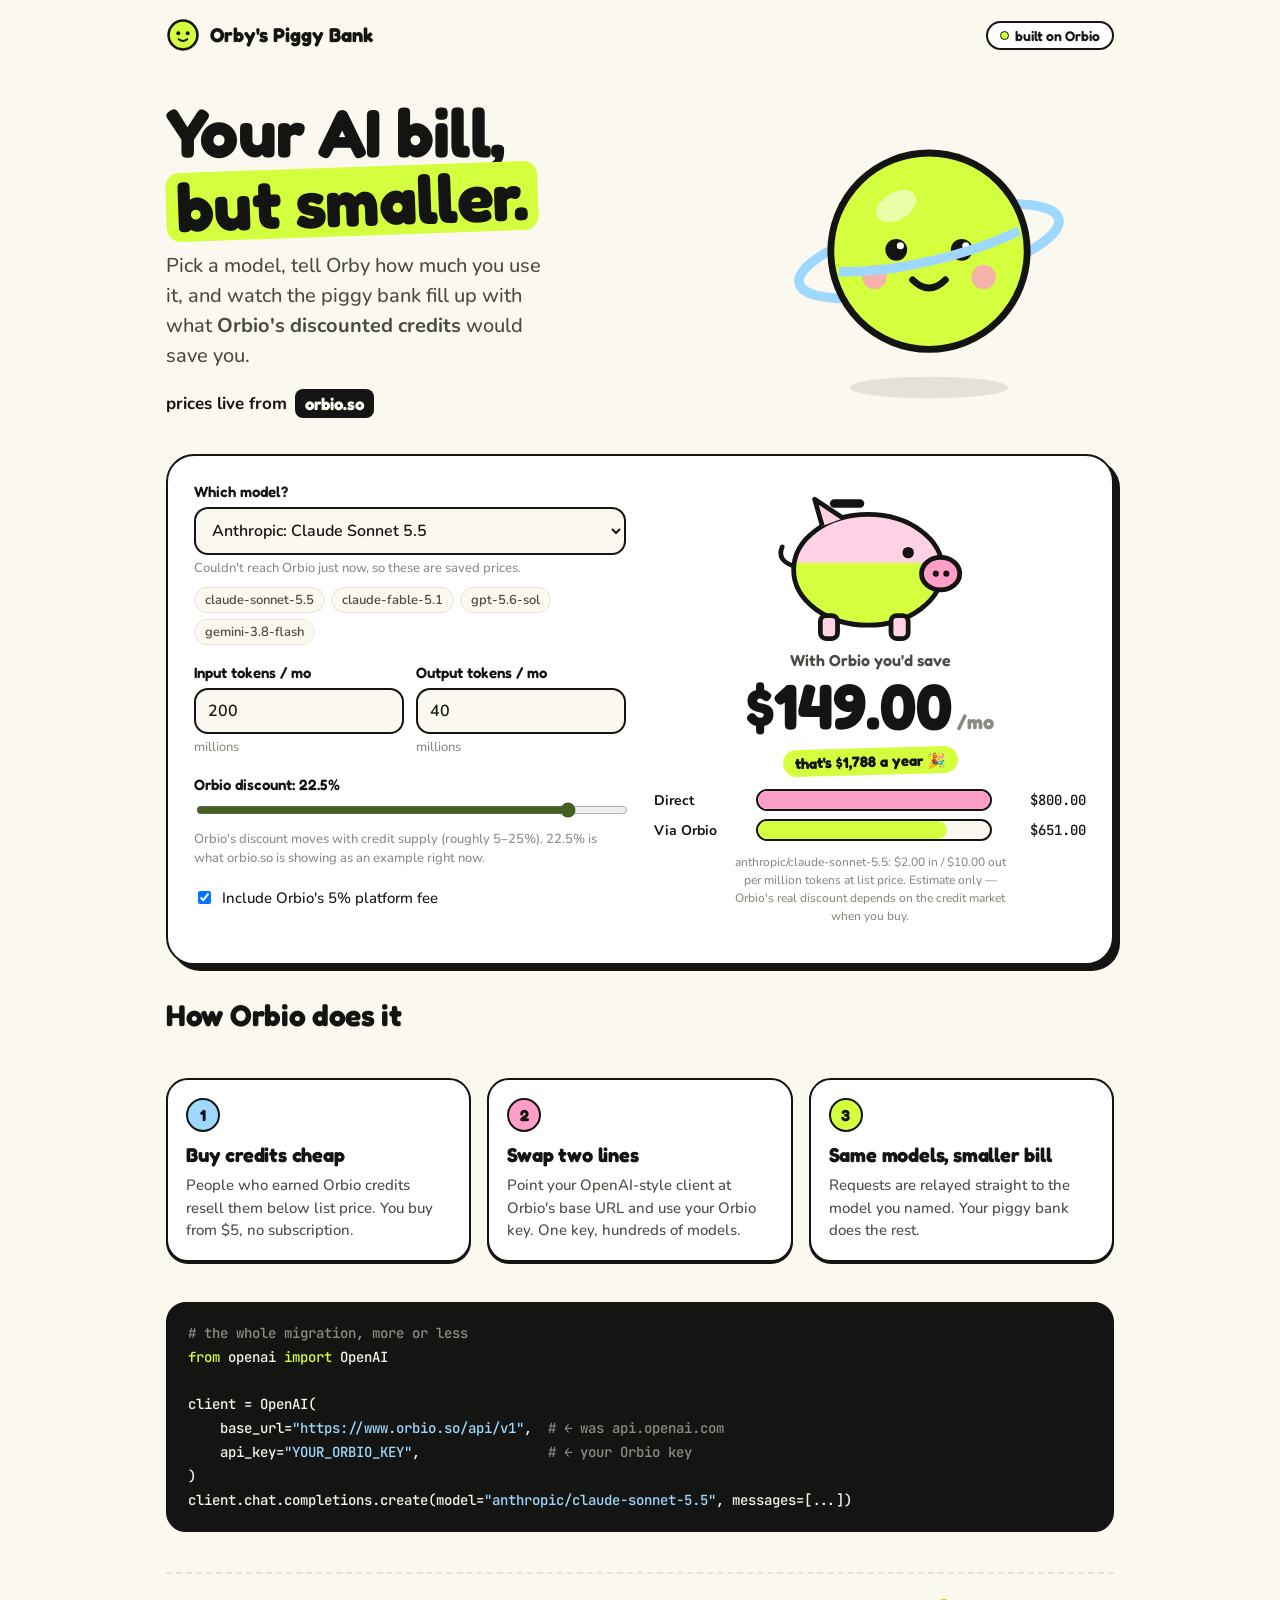
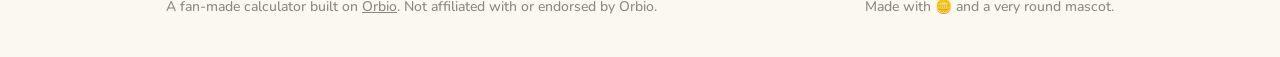
==== index.html @ bf7de65d "Add draft Orbio savings calculator page Static page that pulls live list prices from Orbio's public " ====
<!doctype html>
<html lang="en">
<head>
<meta charset="utf-8">
<meta name="viewport" content="width=device-width, initial-scale=1">
<title>Orby's Piggy Bank</title>
<meta name="description" content="See how much you'd save on your AI bill by routing it through Orbio's discounted credits. Live model prices, one slider, zero signup.">
<link rel="preconnect" href="https://fonts.googleapis.com">
<link rel="preconnect" href="https://fonts.gstatic.com" crossorigin>
<link href="https://fonts.googleapis.com/css2?family=Fredoka:wght@500;600;700&family=JetBrains+Mono:wght@500&family=Nunito:wght@500;700&display=swap" rel="stylesheet">
<style>
  :root {
    --bg: #fbf8ef;
    --card: #ffffff;
    --ink: #141413;
    --ink-2: #4a4a45;
    --ink-3: #8a8a82;
    --line: #e9e4d3;
    --neon: #d4ff3f;
    --neon-deep: #436021;
    --pink: #ff9ec7;
    --sky: #9fd8ff;
    --shadow: 0 2px 0 var(--ink);
  }
  @media (prefers-color-scheme: dark) {
    :root:not([data-theme="light"]) {
      --bg: #141413; --card: #1f1f1d; --ink: #f6f3e8; --ink-2: #c9c6ba; --ink-3: #8d8b82;
      --line: #34332f; --neon-deep: #d4ff3f;
    }
  }
  :root[data-theme="dark"] {
    --bg: #141413; --card: #1f1f1d; --ink: #f6f3e8; --ink-2: #c9c6ba; --ink-3: #8d8b82;
    --line: #34332f; --neon-deep: #d4ff3f;
  }
  * { box-sizing: border-box; }
  html, body { margin: 0; }
  body {
    background: var(--bg);
    color: var(--ink);
    font: 500 17px/1.5 Nunito, system-ui, sans-serif;
    overflow-x: hidden;
  }
  .wrap { max-width: 980px; margin: 0 auto; padding: 0 16px; }
  h1, h2, h3, .display { font-family: Fredoka, Nunito, sans-serif; letter-spacing: -0.01em; }
  a { color: inherit; }

  /* top bar */
  .bar { display: flex; align-items: center; justify-content: space-between; padding: 18px 0; }
  .brand { display: flex; align-items: center; gap: 10px; font: 700 20px Fredoka, sans-serif; text-decoration: none; }
  .brand svg { width: 34px; height: 34px; }
  .pill {
    display: inline-flex; align-items: center; gap: 6px;
    border: 2px solid var(--ink); border-radius: 999px; padding: 4px 12px;
    font: 600 14px Fredoka, sans-serif; text-decoration: none; background: var(--card);
  }
  .pill .dot { width: 9px; height: 9px; border-radius: 50%; background: var(--neon); border: 1.5px solid #141413; }

  /* hero */
  .hero { display: grid; grid-template-columns: 1.2fr 0.8fr; gap: 24px; align-items: center; padding: 28px 0 8px; }
  .hero h1 { font-size: clamp(38px, 7vw, 68px); line-height: 1.02; margin: 0 0 14px; }
  .hero h1 .hl { background: var(--neon); color: #141413; padding: 0 10px; border-radius: 14px; display: inline-block; transform: rotate(-2deg); }
  .hero p.lede { font-size: 20px; color: var(--ink-2); margin: 0 0 18px; max-width: 32ch; }
  .powered { display: inline-flex; align-items: center; gap: 8px; font-weight: 700; }
  .powered b { background: var(--ink); color: var(--bg); padding: 2px 10px; border-radius: 8px; font-family: Fredoka, sans-serif; }
  .mascot { display: flex; justify-content: center; }
  .mascot svg { width: min(300px, 70vw); height: auto; overflow: visible; }
  .bob { animation: bob 3.2s ease-in-out infinite; transform-origin: center; }
  @keyframes bob { 50% { transform: translateY(-10px); } }
  .blink { animation: blink 4.5s infinite; transform-origin: center 112px; transform-box: fill-box; }
  @keyframes blink { 0%, 94%, 100% { transform: scaleY(1); } 97% { transform: scaleY(0.1); } }

  /* calculator */
  .calc {
    margin: 28px 0; background: var(--card); border: 2.5px solid var(--ink); border-radius: 28px;
    box-shadow: 6px 6px 0 var(--ink); padding: 26px; display: grid; grid-template-columns: 1fr 1fr; gap: 28px;
  }
  label.lbl { display: block; font: 600 15px Fredoka, sans-serif; margin: 0 0 6px; }
  .field { margin-bottom: 18px; }
  select, input[type="number"] {
    width: 100%; font: 600 16px Nunito, sans-serif; color: var(--ink); background: var(--bg);
    border: 2px solid var(--ink); border-radius: 14px; padding: 10px 12px;
  }
  .row2 { display: grid; grid-template-columns: 1fr 1fr; gap: 12px; }
  input[type="range"] { width: 100%; accent-color: var(--neon-deep); }
  .hint { font-size: 13px; color: var(--ink-3); margin-top: 4px; }
  .chips { display: flex; flex-wrap: wrap; gap: 6px; margin-top: 8px; }
  .chip { border: 1.5px solid var(--line); background: var(--bg); color: var(--ink-2); border-radius: 999px; padding: 3px 10px; font: 600 13px Nunito, sans-serif; cursor: pointer; }
  .chip:hover { border-color: var(--ink); color: var(--ink); }

  .result { display: flex; flex-direction: column; align-items: center; text-align: center; }
  .piggy { width: 210px; height: auto; }
  .save-label { font: 600 16px Fredoka, sans-serif; color: var(--ink-2); margin-top: 6px; }
  .save-big { font: 700 clamp(44px, 8vw, 64px)/1 Fredoka, sans-serif; margin: 4px 0 2px; }
  .save-big .per { font-size: 20px; color: var(--ink-3); }
  .yr { display: inline-block; background: var(--neon); color: #141413; font: 700 15px Fredoka, sans-serif; padding: 4px 12px; border-radius: 999px; margin: 8px 0 14px; transform: rotate(-1.5deg); }
  .compare { width: 100%; display: grid; gap: 8px; }
  .cmp { display: grid; grid-template-columns: 92px 1fr auto; align-items: center; gap: 10px; font-size: 14px; }
  .cmp .track { height: 22px; border-radius: 999px; background: var(--bg); border: 2px solid var(--ink); overflow: hidden; }
  .cmp .fill { height: 100%; border-radius: 999px; transition: width .5s cubic-bezier(.3,1.4,.5,1); }
  .cmp .fill.direct { background: var(--pink); }
  .cmp .fill.orbio { background: var(--neon); }
  .cmp .amt { font: 500 14px "JetBrains Mono", monospace; min-width: 84px; text-align: right; }
  .cmp .who { text-align: left; font-weight: 700; }
  .fine { font-size: 12px; color: var(--ink-3); margin-top: 12px; max-width: 40ch; }

  .coin { position: fixed; pointer-events: none; font-size: 26px; z-index: 50; animation: drop 900ms ease-in forwards; }
  @keyframes drop { from { transform: translateY(-40px) rotate(0); opacity: 1; } to { transform: translateY(120px) rotate(200deg); opacity: 0; } }

  /* how it works */
  .how { display: grid; grid-template-columns: repeat(3, 1fr); gap: 16px; margin: 40px 0; }
  .step { background: var(--card); border: 2px solid var(--ink); border-radius: 22px; padding: 18px; box-shadow: var(--shadow); }
  .step .n { width: 34px; height: 34px; border-radius: 50%; background: var(--sky); color: #141413; border: 2px solid var(--ink); display: grid; place-items: center; font: 700 16px Fredoka, sans-serif; margin-bottom: 8px; }
  .step:nth-child(2) .n { background: var(--pink); }
  .step:nth-child(3) .n { background: var(--neon); }
  .step h3 { margin: 0 0 4px; font-size: 20px; }
  .step p { margin: 0; color: var(--ink-2); font-size: 15px; }

  .code {
    background: #141413; color: #f6f3e8; border-radius: 20px; padding: 18px 20px; overflow-x: auto;
    font: 500 14px/1.7 "JetBrains Mono", monospace; border: 2px solid var(--ink); margin: 0 0 40px;
  }
  .code .c { color: #8d8b82; }
  .code .k { color: #d4ff3f; }
  .code .s { color: #9fd8ff; }
  h2.sec { font-size: 30px; margin: 0 0 12px; }

  footer { border-top: 2px dashed var(--line); padding: 22px 0 40px; color: var(--ink-3); font-size: 14px; display: flex; justify-content: space-between; gap: 12px; flex-wrap: wrap; }

  @media (max-width: 760px) {
    .hero { grid-template-columns: 1fr; text-align: center; }
    .hero p.lede { margin-left: auto; margin-right: auto; }
    .mascot { order: -1; }
    .mascot svg { width: 180px; }
    .calc { grid-template-columns: 1fr; padding: 18px; }
    .how { grid-template-columns: 1fr; }
    .cmp { grid-template-columns: 70px 1fr auto; }
    .cmp .amt { min-width: 70px; }
  }
  @media (prefers-reduced-motion: reduce) { .bob, .blink, .coin { animation: none; } }
</style>
</head>
<body>
<div class="wrap">
  <header class="bar">
    <a class="brand" href="#">
      <svg viewBox="0 0 40 40" aria-hidden="true"><circle cx="20" cy="20" r="17" fill="#d4ff3f" stroke="currentColor" stroke-width="3"/><circle cx="14.5" cy="18" r="2.3" fill="#141413"/><circle cx="25.5" cy="18" r="2.3" fill="#141413"/><path d="M15 25q5 4 10 0" stroke="#141413" stroke-width="2.4" fill="none" stroke-linecap="round"/></svg>
      Orby's Piggy Bank
    </a>
    <a class="pill" href="https://www.orbio.so" target="_blank" rel="noopener"><span class="dot"></span>built on Orbio</a>
  </header>

  <section class="hero">
    <div>
      <h1>Your AI bill,<br><span class="hl">but smaller.</span></h1>
      <p class="lede">Pick a model, tell Orby how much you use it, and watch the piggy bank fill up with what <strong>Orbio's discounted credits</strong> would save you.</p>
      <span class="powered">prices live from <b>orbio.so</b></span>
    </div>
    <div class="mascot" aria-hidden="true">
      <svg viewBox="0 0 220 220">
        <ellipse cx="110" cy="205" rx="58" ry="8" fill="currentColor" opacity=".1"/>
        <g class="bob">
          <ellipse cx="110" cy="105" rx="98" ry="26" fill="none" stroke="#9fd8ff" stroke-width="7" transform="rotate(-14 110 105)"/>
          <circle cx="110" cy="105" r="72" fill="#d4ff3f" stroke="#141413" stroke-width="5"/>
          <ellipse cx="86" cy="72" rx="16" ry="10" fill="#fff" opacity=".55" transform="rotate(-30 86 72)"/>
          <g class="blink"><circle cx="86" cy="104" r="8" fill="#141413"/><circle cx="134" cy="104" r="8" fill="#141413"/>
          <circle cx="89" cy="101" r="2.6" fill="#fff"/><circle cx="137" cy="101" r="2.6" fill="#fff"/></g>
          <circle cx="70" cy="124" r="9" fill="#ff9ec7" opacity=".8"/><circle cx="150" cy="124" r="9" fill="#ff9ec7" opacity=".8"/>
          <path d="M98 126q12 12 24 0" stroke="#141413" stroke-width="5" fill="none" stroke-linecap="round"/>
          <path d="M44 120 A98 26 -14 0 0 176 90" fill="none" stroke="#9fd8ff" stroke-width="7" transform="rotate(0)"/>
        </g>
      </svg>
    </div>
  </section>

  <section class="calc" aria-label="Savings calculator">
    <div>
      <div class="field">
        <label class="lbl" for="model">Which model?</label>
        <select id="model"></select>
        <div class="hint" id="modelHint">Loading Orbio's model list…</div>
        <div class="chips" id="chips"></div>
      </div>
      <div class="row2">
        <div class="field">
          <label class="lbl" for="inTok">Input tokens / mo</label>
          <input id="inTok" type="number" min="0" step="1" value="200">
          <div class="hint">millions</div>
        </div>
        <div class="field">
          <label class="lbl" for="outTok">Output tokens / mo</label>
          <input id="outTok" type="number" min="0" step="1" value="40">
          <div class="hint">millions</div>
        </div>
      </div>
      <div class="field">
        <label class="lbl" for="disc">Orbio discount: <span id="discVal">22.5%</span></label>
        <input id="disc" type="range" min="5" max="25" step="0.5" value="22.5">
        <div class="hint">Orbio's discount moves with credit supply (roughly 5–25%). 22.5% is what orbio.so is showing as an example right now.</div>
      </div>
      <label style="display:flex;gap:8px;align-items:center;font-size:15px;cursor:pointer">
        <input id="fee" type="checkbox" checked> Include Orbio's 5% platform fee
      </label>
    </div>

    <div class="result" aria-live="polite">
      <svg class="piggy" viewBox="0 0 220 170" aria-hidden="true">
        <defs><clipPath id="pigBody"><ellipse cx="108" cy="92" rx="78" ry="58"/></clipPath></defs>
        <rect x="68" y="18" width="36" height="9" rx="4.5" fill="#141413"/>
        <ellipse cx="108" cy="92" rx="78" ry="58" fill="#ffd1e4"/>
        <g clip-path="url(#pigBody)">
          <rect id="pigFill" x="20" y="150" width="180" height="120" fill="#d4ff3f"/>
          <g id="pigCoins" fill="#141413" opacity=".18"></g>
        </g>
        <ellipse cx="108" cy="92" rx="78" ry="58" fill="none" stroke="#141413" stroke-width="5"/>
        <path d="M60 46 L52 18 L82 38" fill="#ffd1e4" stroke="#141413" stroke-width="5" stroke-linejoin="round"/>
        <ellipse cx="184" cy="96" rx="20" ry="17" fill="#ff9ec7" stroke="#141413" stroke-width="5"/>
        <circle cx="179" cy="96" r="3.2" fill="#141413"/><circle cx="190" cy="96" r="3.2" fill="#141413"/>
        <circle cx="150" cy="74" r="6" fill="#141413"/>
        <rect x="58" y="140" width="18" height="24" rx="6" fill="#ffd1e4" stroke="#141413" stroke-width="5"/>
        <rect x="132" y="140" width="18" height="24" rx="6" fill="#ffd1e4" stroke="#141413" stroke-width="5"/>
        <path d="M30 88 q-18 -6 -12 -20" fill="none" stroke="#141413" stroke-width="5" stroke-linecap="round"/>
      </svg>
      <div class="save-label">With Orbio you'd save</div>
      <div class="save-big"><span id="saveMo">$0</span><span class="per"> /mo</span></div>
      <div class="yr" id="saveYr">that's $0 a year 🎉</div>
      <div class="compare">
        <div class="cmp"><span class="who">Direct</span><div class="track"><div class="fill direct" id="barDirect" style="width:100%"></div></div><span class="amt" id="amtDirect">$0</span></div>
        <div class="cmp"><span class="who">Via Orbio</span><div class="track"><div class="fill orbio" id="barOrbio" style="width:80%"></div></div><span class="amt" id="amtOrbio">$0</span></div>
      </div>
      <p class="fine" id="fine">List prices come from Orbio's public model catalogue. This is an estimate; actual discounts depend on the market when you buy credits.</p>
    </div>
  </section>

  <h2 class="sec">How Orbio does it</h2>
  <div class="how">
    <div class="step"><div class="n">1</div><h3>Buy credits cheap</h3><p>People who earned Orbio credits resell them below list price. You buy from $5, no subscription.</p></div>
    <div class="step"><div class="n">2</div><h3>Swap two lines</h3><p>Point your OpenAI‑style client at Orbio's base URL and use your Orbio key. One key, hundreds of models.</p></div>
    <div class="step"><div class="n">3</div><h3>Same models, smaller bill</h3><p>Requests are relayed straight to the model you named. Your piggy bank does the rest.</p></div>
  </div>

  <pre class="code"><span class="c"># the whole migration, more or less</span>
<span class="k">from</span> openai <span class="k">import</span> OpenAI

client = OpenAI(
    base_url=<span class="s">"https://www.orbio.so/api/v1"</span>,  <span class="c"># ← was api.openai.com</span>
    api_key=<span class="s">"YOUR_ORBIO_KEY"</span>,                <span class="c"># ← your Orbio key</span>
)
client.chat.completions.create(model=<span class="s" id="codeModel">"anthropic/claude-sonnet-5.5"</span>, messages=[...])</pre>

  <footer>
    <span>A fan‑made calculator built on <a href="https://www.orbio.so" target="_blank" rel="noopener">Orbio</a>. Not affiliated with or endorsed by Orbio.</span>
    <span>Made with 🪙 and a very round mascot.</span>
  </footer>
</div>

<script>
(() => {
  const CATALOGUE = "https://www.orbio.so/api/v1/models";
  // Used only if the live catalogue can't be reached. USD per token.
  const FALLBACK = [
    { id: "anthropic/claude-fable-5.1", name: "Anthropic: Claude Fable 5.1", in: 0.00001, out: 0.00005 },
    { id: "anthropic/claude-opus-5.5", name: "Anthropic: Claude Opus 5.5", in: 0.000004, out: 0.00002 },
    { id: "anthropic/claude-sonnet-5.5", name: "Anthropic: Claude Sonnet 5.5", in: 0.000002, out: 0.00001 },
    { id: "openai/gpt-5.6-sol", name: "OpenAI: GPT-5.6 Sol", in: 0.000002, out: 0.00001 },
    { id: "openai/gpt-5.6-terra", name: "OpenAI: GPT-5.6 Terra", in: 0.000002, out: 0.000012 },
    { id: "google/gemini-3.8-flash", name: "Google: Gemini 3.8 Flash", in: 0.00000075, out: 0.00000375 },
  ];
  const FAVES = ["anthropic/claude-sonnet-5.5", "anthropic/claude-fable-5.1", "openai/gpt-5.6-sol", "google/gemini-3.8-flash"];
  const DEFAULT = "anthropic/claude-sonnet-5.5";

  const $ = (id) => document.getElementById(id);
  const sel = $("model"), inTok = $("inTok"), outTok = $("outTok"), disc = $("disc"), fee = $("fee");
  let models = [];
  let lastSave = 0;

  const money = (n) => n >= 1000
    ? "$" + Math.round(n).toLocaleString("en-US")
    : "$" + n.toLocaleString("en-US", { minimumFractionDigits: 2, maximumFractionDigits: 2 });

  function setModels(list, live) {
    models = list.sort((a, b) => a.name.localeCompare(b.name));
    sel.innerHTML = models.map(m =>
      `<option value="${m.id}">${m.name.replace(/</g, "&lt;")}</option>`).join("");
    sel.value = models.some(m => m.id === DEFAULT) ? DEFAULT : models[0].id;
    $("modelHint").textContent = live
      ? `${models.length} chat models, live from Orbio's catalogue.`
      : "Couldn't reach Orbio just now, so these are saved prices.";
    $("chips").innerHTML = FAVES.filter(id => models.some(m => m.id === id)).map(id =>
      `<button class="chip" data-id="${id}">${id.split("/")[1]}</button>`).join("");
    update();
  }

  async function load() {
    try {
      const res = await fetch(CATALOGUE);
      if (!res.ok) throw new Error(res.status);
      const { data } = await res.json();
      const list = data
        .filter(m => !m.id.includes(":") && !m.id.startsWith("~")
          && (m.architecture?.output_modalities || []).includes("text"))
        .map(m => ({ id: m.id, name: m.name || m.id, in: +m.pricing?.prompt || 0, out: +m.pricing?.completion || 0 }))
        .filter(m => m.in > 0 || m.out > 0);
      if (!list.length) throw new Error("empty");
      setModels(list, true);
    } catch {
      setModels(FALLBACK.slice(), false);
    }
  }

  function dropCoins(n) {
    if (matchMedia("(prefers-reduced-motion: reduce)").matches) return;
    const r = document.querySelector(".piggy").getBoundingClientRect();
    for (let i = 0; i < n; i++) {
      const c = document.createElement("span");
      c.className = "coin"; c.textContent = "🪙";
      c.style.left = (r.left + r.width * 0.3 + Math.random() * r.width * 0.15) + "px";
      c.style.top = (r.top - 10) + "px";
      c.style.animationDelay = (i * 90) + "ms";
      document.body.appendChild(c);
      setTimeout(() => c.remove(), 1200 + i * 90);
    }
  }

  function update() {
    const m = models.find(x => x.id === sel.value);
    if (!m) return;
    const d = +disc.value / 100;
    $("discVal").textContent = (+disc.value).toFixed(1).replace(/\.0$/, "") + "%";
    const direct = (Math.max(0, +inTok.value) * m.in + Math.max(0, +outTok.value) * m.out) * 1e6;
    const orbio = direct * (1 - d) * (fee.checked ? 1.05 : 1);
    const save = Math.max(0, direct - orbio);

    $("saveMo").textContent = money(save);
    $("saveYr").textContent = save > 0 ? `that's ${money(save * 12)} a year 🎉` : "add some tokens to start saving";
    $("amtDirect").textContent = money(direct);
    $("amtOrbio").textContent = money(orbio);
    $("barOrbio").style.width = direct ? (orbio / direct * 100) + "%" : "0%";
    $("barDirect").style.width = direct ? "100%" : "0%";
    $("codeModel").textContent = `"${m.id}"`;
    $("fine").textContent =
      `${m.id}: $${(m.in * 1e6).toFixed(2)} in / $${(m.out * 1e6).toFixed(2)} out per million tokens at list price. ` +
      `Estimate only — Orbio's real discount depends on the credit market when you buy.`;

    // Fill the piggy: the bigger the yearly saving, the fuller (log scale, $10 → $100k).
    const yr = save * 12;
    const pct = yr <= 0 ? 0 : Math.min(1, Math.max(0.08, Math.log10(yr / 10) / 4));
    $("pigFill").setAttribute("y", 150 - pct * 116);
    $("pigFill").style.transition = "y .6s cubic-bezier(.3,1.4,.5,1)";
    if (save > lastSave + 0.5) dropCoins(Math.min(5, 1 + Math.floor(Math.log10(save - lastSave + 1))));
    lastSave = save;
  }

  [sel, inTok, outTok, disc, fee].forEach(el => el.addEventListener("input", update));
  $("chips").addEventListener("click", e => {
    const id = e.target.dataset?.id;
    if (id) { sel.value = id; update(); }
  });
  load();
})();
</script>
</body>
</html>
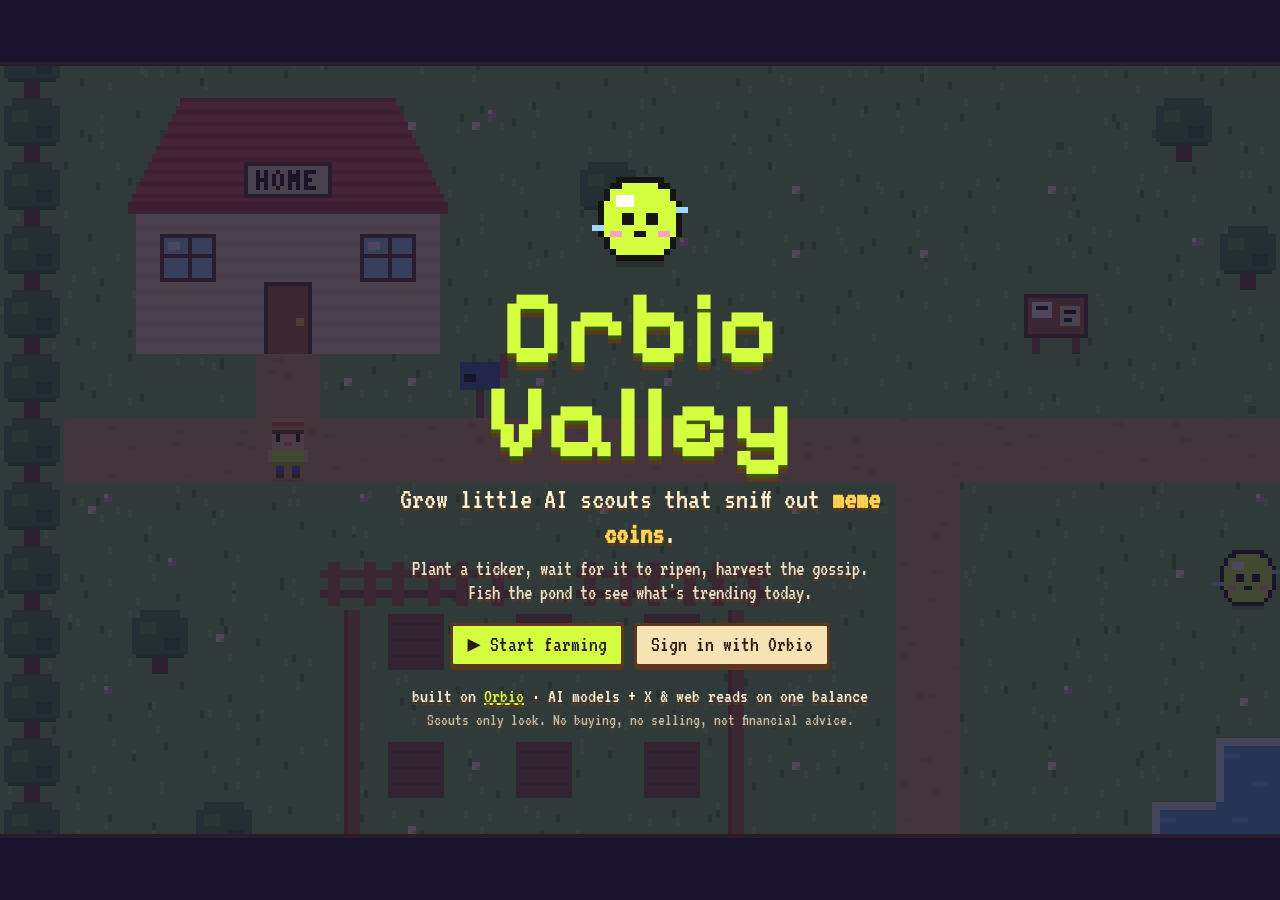
==== commit 4ebcb229: "Build Orbio Valley, a pixel farming game with meme coin scouts Crops are AI scouts that read X posts" ====
--- a/index.html
+++ b/index.html
@@ -2,361 +2,54 @@
 <html lang="en">
 <head>
 <meta charset="utf-8">
-<meta name="viewport" content="width=device-width, initial-scale=1">
-<title>Orby's Piggy Bank</title>
-<meta name="description" content="See how much you'd save on your AI bill by routing it through Orbio's discounted credits. Live model prices, one slider, zero signup.">
+<meta name="viewport" content="width=device-width, initial-scale=1, viewport-fit=cover">
+<title>Orbio Valley</title>
+<meta name="description" content="A cozy pixel farm where you grow AI scouts that sniff out meme coins. Built on Orbio.">
 <link rel="preconnect" href="https://fonts.googleapis.com">
 <link rel="preconnect" href="https://fonts.gstatic.com" crossorigin>
-<link href="https://fonts.googleapis.com/css2?family=Fredoka:wght@500;600;700&family=JetBrains+Mono:wght@500&family=Nunito:wght@500;700&display=swap" rel="stylesheet">
-<style>
-  :root {
-    --bg: #fbf8ef;
-    --card: #ffffff;
-    --ink: #141413;
-    --ink-2: #4a4a45;
-    --ink-3: #8a8a82;
-    --line: #e9e4d3;
-    --neon: #d4ff3f;
-    --neon-deep: #436021;
-    --pink: #ff9ec7;
-    --sky: #9fd8ff;
-    --shadow: 0 2px 0 var(--ink);
-  }
-  @media (prefers-color-scheme: dark) {
-    :root:not([data-theme="light"]) {
-      --bg: #141413; --card: #1f1f1d; --ink: #f6f3e8; --ink-2: #c9c6ba; --ink-3: #8d8b82;
-      --line: #34332f; --neon-deep: #d4ff3f;
-    }
-  }
-  :root[data-theme="dark"] {
-    --bg: #141413; --card: #1f1f1d; --ink: #f6f3e8; --ink-2: #c9c6ba; --ink-3: #8d8b82;
-    --line: #34332f; --neon-deep: #d4ff3f;
-  }
-  * { box-sizing: border-box; }
-  html, body { margin: 0; }
-  body {
-    background: var(--bg);
-    color: var(--ink);
-    font: 500 17px/1.5 Nunito, system-ui, sans-serif;
-    overflow-x: hidden;
-  }
-  .wrap { max-width: 980px; margin: 0 auto; padding: 0 16px; }
-  h1, h2, h3, .display { font-family: Fredoka, Nunito, sans-serif; letter-spacing: -0.01em; }
-  a { color: inherit; }
-
-  /* top bar */
-  .bar { display: flex; align-items: center; justify-content: space-between; padding: 18px 0; }
-  .brand { display: flex; align-items: center; gap: 10px; font: 700 20px Fredoka, sans-serif; text-decoration: none; }
-  .brand svg { width: 34px; height: 34px; }
-  .pill {
-    display: inline-flex; align-items: center; gap: 6px;
-    border: 2px solid var(--ink); border-radius: 999px; padding: 4px 12px;
-    font: 600 14px Fredoka, sans-serif; text-decoration: none; background: var(--card);
-  }
-  .pill .dot { width: 9px; height: 9px; border-radius: 50%; background: var(--neon); border: 1.5px solid #141413; }
-
-  /* hero */
-  .hero { display: grid; grid-template-columns: 1.2fr 0.8fr; gap: 24px; align-items: center; padding: 28px 0 8px; }
-  .hero h1 { font-size: clamp(38px, 7vw, 68px); line-height: 1.02; margin: 0 0 14px; }
-  .hero h1 .hl { background: var(--neon); color: #141413; padding: 0 10px; border-radius: 14px; display: inline-block; transform: rotate(-2deg); }
-  .hero p.lede { font-size: 20px; color: var(--ink-2); margin: 0 0 18px; max-width: 32ch; }
-  .powered { display: inline-flex; align-items: center; gap: 8px; font-weight: 700; }
-  .powered b { background: var(--ink); color: var(--bg); padding: 2px 10px; border-radius: 8px; font-family: Fredoka, sans-serif; }
-  .mascot { display: flex; justify-content: center; }
-  .mascot svg { width: min(300px, 70vw); height: auto; overflow: visible; }
-  .bob { animation: bob 3.2s ease-in-out infinite; transform-origin: center; }
-  @keyframes bob { 50% { transform: translateY(-10px); } }
-  .blink { animation: blink 4.5s infinite; transform-origin: center 112px; transform-box: fill-box; }
-  @keyframes blink { 0%, 94%, 100% { transform: scaleY(1); } 97% { transform: scaleY(0.1); } }
-
-  /* calculator */
-  .calc {
-    margin: 28px 0; background: var(--card); border: 2.5px solid var(--ink); border-radius: 28px;
-    box-shadow: 6px 6px 0 var(--ink); padding: 26px; display: grid; grid-template-columns: 1fr 1fr; gap: 28px;
-  }
-  label.lbl { display: block; font: 600 15px Fredoka, sans-serif; margin: 0 0 6px; }
-  .field { margin-bottom: 18px; }
-  select, input[type="number"] {
-    width: 100%; font: 600 16px Nunito, sans-serif; color: var(--ink); background: var(--bg);
-    border: 2px solid var(--ink); border-radius: 14px; padding: 10px 12px;
-  }
-  .row2 { display: grid; grid-template-columns: 1fr 1fr; gap: 12px; }
-  input[type="range"] { width: 100%; accent-color: var(--neon-deep); }
-  .hint { font-size: 13px; color: var(--ink-3); margin-top: 4px; }
-  .chips { display: flex; flex-wrap: wrap; gap: 6px; margin-top: 8px; }
-  .chip { border: 1.5px solid var(--line); background: var(--bg); color: var(--ink-2); border-radius: 999px; padding: 3px 10px; font: 600 13px Nunito, sans-serif; cursor: pointer; }
-  .chip:hover { border-color: var(--ink); color: var(--ink); }
-
-  .result { display: flex; flex-direction: column; align-items: center; text-align: center; }
-  .piggy { width: 210px; height: auto; }
-  .save-label { font: 600 16px Fredoka, sans-serif; color: var(--ink-2); margin-top: 6px; }
-  .save-big { font: 700 clamp(44px, 8vw, 64px)/1 Fredoka, sans-serif; margin: 4px 0 2px; }
-  .save-big .per { font-size: 20px; color: var(--ink-3); }
-  .yr { display: inline-block; background: var(--neon); color: #141413; font: 700 15px Fredoka, sans-serif; padding: 4px 12px; border-radius: 999px; margin: 8px 0 14px; transform: rotate(-1.5deg); }
-  .compare { width: 100%; display: grid; gap: 8px; }
-  .cmp { display: grid; grid-template-columns: 92px 1fr auto; align-items: center; gap: 10px; font-size: 14px; }
-  .cmp .track { height: 22px; border-radius: 999px; background: var(--bg); border: 2px solid var(--ink); overflow: hidden; }
-  .cmp .fill { height: 100%; border-radius: 999px; transition: width .5s cubic-bezier(.3,1.4,.5,1); }
-  .cmp .fill.direct { background: var(--pink); }
-  .cmp .fill.orbio { background: var(--neon); }
-  .cmp .amt { font: 500 14px "JetBrains Mono", monospace; min-width: 84px; text-align: right; }
-  .cmp .who { text-align: left; font-weight: 700; }
-  .fine { font-size: 12px; color: var(--ink-3); margin-top: 12px; max-width: 40ch; }
-
-  .coin { position: fixed; pointer-events: none; font-size: 26px; z-index: 50; animation: drop 900ms ease-in forwards; }
-  @keyframes drop { from { transform: translateY(-40px) rotate(0); opacity: 1; } to { transform: translateY(120px) rotate(200deg); opacity: 0; } }
-
-  /* how it works */
-  .how { display: grid; grid-template-columns: repeat(3, 1fr); gap: 16px; margin: 40px 0; }
-  .step { background: var(--card); border: 2px solid var(--ink); border-radius: 22px; padding: 18px; box-shadow: var(--shadow); }
-  .step .n { width: 34px; height: 34px; border-radius: 50%; background: var(--sky); color: #141413; border: 2px solid var(--ink); display: grid; place-items: center; font: 700 16px Fredoka, sans-serif; margin-bottom: 8px; }
-  .step:nth-child(2) .n { background: var(--pink); }
-  .step:nth-child(3) .n { background: var(--neon); }
-  .step h3 { margin: 0 0 4px; font-size: 20px; }
-  .step p { margin: 0; color: var(--ink-2); font-size: 15px; }
-
-  .code {
-    background: #141413; color: #f6f3e8; border-radius: 20px; padding: 18px 20px; overflow-x: auto;
-    font: 500 14px/1.7 "JetBrains Mono", monospace; border: 2px solid var(--ink); margin: 0 0 40px;
-  }
-  .code .c { color: #8d8b82; }
-  .code .k { color: #d4ff3f; }
-  .code .s { color: #9fd8ff; }
-  h2.sec { font-size: 30px; margin: 0 0 12px; }
-
-  footer { border-top: 2px dashed var(--line); padding: 22px 0 40px; color: var(--ink-3); font-size: 14px; display: flex; justify-content: space-between; gap: 12px; flex-wrap: wrap; }
-
-  @media (max-width: 760px) {
-    .hero { grid-template-columns: 1fr; text-align: center; }
-    .hero p.lede { margin-left: auto; margin-right: auto; }
-    .mascot { order: -1; }
-    .mascot svg { width: 180px; }
-    .calc { grid-template-columns: 1fr; padding: 18px; }
-    .how { grid-template-columns: 1fr; }
-    .cmp { grid-template-columns: 70px 1fr auto; }
-    .cmp .amt { min-width: 70px; }
-  }
-  @media (prefers-reduced-motion: reduce) { .bob, .blink, .coin { animation: none; } }
-</style>
+<link href="https://fonts.googleapis.com/css2?family=Pixelify+Sans:wght@400;600;700&family=VT323&display=swap" rel="stylesheet">
+<link rel="stylesheet" href="style.css">
 </head>
 <body>
-<div class="wrap">
-  <header class="bar">
-    <a class="brand" href="#">
-      <svg viewBox="0 0 40 40" aria-hidden="true"><circle cx="20" cy="20" r="17" fill="#d4ff3f" stroke="currentColor" stroke-width="3"/><circle cx="14.5" cy="18" r="2.3" fill="#141413"/><circle cx="25.5" cy="18" r="2.3" fill="#141413"/><path d="M15 25q5 4 10 0" stroke="#141413" stroke-width="2.4" fill="none" stroke-linecap="round"/></svg>
-      Orby's Piggy Bank
-    </a>
-    <a class="pill" href="https://www.orbio.so" target="_blank" rel="noopener"><span class="dot"></span>built on Orbio</a>
-  </header>
+  <div id="stage">
+    <canvas id="game" width="320" height="192" aria-label="Orbio Valley game"></canvas>
 
-  <section class="hero">
-    <div>
-      <h1>Your AI bill,<br><span class="hl">but smaller.</span></h1>
-      <p class="lede">Pick a model, tell Orby how much you use it, and watch the piggy bank fill up with what <strong>Orbio's discounted credits</strong> would save you.</p>
-      <span class="powered">prices live from <b>orbio.so</b></span>
-    </div>
-    <div class="mascot" aria-hidden="true">
-      <svg viewBox="0 0 220 220">
-        <ellipse cx="110" cy="205" rx="58" ry="8" fill="currentColor" opacity=".1"/>
-        <g class="bob">
-          <ellipse cx="110" cy="105" rx="98" ry="26" fill="none" stroke="#9fd8ff" stroke-width="7" transform="rotate(-14 110 105)"/>
-          <circle cx="110" cy="105" r="72" fill="#d4ff3f" stroke="#141413" stroke-width="5"/>
-          <ellipse cx="86" cy="72" rx="16" ry="10" fill="#fff" opacity=".55" transform="rotate(-30 86 72)"/>
-          <g class="blink"><circle cx="86" cy="104" r="8" fill="#141413"/><circle cx="134" cy="104" r="8" fill="#141413"/>
-          <circle cx="89" cy="101" r="2.6" fill="#fff"/><circle cx="137" cy="101" r="2.6" fill="#fff"/></g>
-          <circle cx="70" cy="124" r="9" fill="#ff9ec7" opacity=".8"/><circle cx="150" cy="124" r="9" fill="#ff9ec7" opacity=".8"/>
-          <path d="M98 126q12 12 24 0" stroke="#141413" stroke-width="5" fill="none" stroke-linecap="round"/>
-          <path d="M44 120 A98 26 -14 0 0 176 90" fill="none" stroke="#9fd8ff" stroke-width="7" transform="rotate(0)"/>
-        </g>
-      </svg>
-    </div>
-  </section>
-
-  <section class="calc" aria-label="Savings calculator">
-    <div>
-      <div class="field">
-        <label class="lbl" for="model">Which model?</label>
-        <select id="model"></select>
-        <div class="hint" id="modelHint">Loading Orbio's model list…</div>
-        <div class="chips" id="chips"></div>
+    <div id="hud" hidden>
+      <div class="clock"><span id="day">Day 1</span><span id="time">6:00am</span></div>
+      <div class="purse" id="purse" title="Your Orbio balance">
+        <span class="orb"></span><span id="balance">Pretend mode</span>
       </div>
-      <div class="row2">
-        <div class="field">
-          <label class="lbl" for="inTok">Input tokens / mo</label>
-          <input id="inTok" type="number" min="0" step="1" value="200">
-          <div class="hint">millions</div>
-        </div>
-        <div class="field">
-          <label class="lbl" for="outTok">Output tokens / mo</label>
-          <input id="outTok" type="number" min="0" step="1" value="40">
-          <div class="hint">millions</div>
-        </div>
-      </div>
-      <div class="field">
-        <label class="lbl" for="disc">Orbio discount: <span id="discVal">22.5%</span></label>
-        <input id="disc" type="range" min="5" max="25" step="0.5" value="22.5">
-        <div class="hint">Orbio's discount moves with credit supply (roughly 5–25%). 22.5% is what orbio.so is showing as an example right now.</div>
-      </div>
-      <label style="display:flex;gap:8px;align-items:center;font-size:15px;cursor:pointer">
-        <input id="fee" type="checkbox" checked> Include Orbio's 5% platform fee
-      </label>
     </div>
 
-    <div class="result" aria-live="polite">
-      <svg class="piggy" viewBox="0 0 220 170" aria-hidden="true">
-        <defs><clipPath id="pigBody"><ellipse cx="108" cy="92" rx="78" ry="58"/></clipPath></defs>
-        <rect x="68" y="18" width="36" height="9" rx="4.5" fill="#141413"/>
-        <ellipse cx="108" cy="92" rx="78" ry="58" fill="#ffd1e4"/>
-        <g clip-path="url(#pigBody)">
-          <rect id="pigFill" x="20" y="150" width="180" height="120" fill="#d4ff3f"/>
-          <g id="pigCoins" fill="#141413" opacity=".18"></g>
-        </g>
-        <ellipse cx="108" cy="92" rx="78" ry="58" fill="none" stroke="#141413" stroke-width="5"/>
-        <path d="M60 46 L52 18 L82 38" fill="#ffd1e4" stroke="#141413" stroke-width="5" stroke-linejoin="round"/>
-        <ellipse cx="184" cy="96" rx="20" ry="17" fill="#ff9ec7" stroke="#141413" stroke-width="5"/>
-        <circle cx="179" cy="96" r="3.2" fill="#141413"/><circle cx="190" cy="96" r="3.2" fill="#141413"/>
-        <circle cx="150" cy="74" r="6" fill="#141413"/>
-        <rect x="58" y="140" width="18" height="24" rx="6" fill="#ffd1e4" stroke="#141413" stroke-width="5"/>
-        <rect x="132" y="140" width="18" height="24" rx="6" fill="#ffd1e4" stroke="#141413" stroke-width="5"/>
-        <path d="M30 88 q-18 -6 -12 -20" fill="none" stroke="#141413" stroke-width="5" stroke-linecap="round"/>
-      </svg>
-      <div class="save-label">With Orbio you'd save</div>
-      <div class="save-big"><span id="saveMo">$0</span><span class="per"> /mo</span></div>
-      <div class="yr" id="saveYr">that's $0 a year 🎉</div>
-      <div class="compare">
-        <div class="cmp"><span class="who">Direct</span><div class="track"><div class="fill direct" id="barDirect" style="width:100%"></div></div><span class="amt" id="amtDirect">$0</span></div>
-        <div class="cmp"><span class="who">Via Orbio</span><div class="track"><div class="fill orbio" id="barOrbio" style="width:80%"></div></div><span class="amt" id="amtOrbio">$0</span></div>
+    <div id="toast" role="status" aria-live="polite"></div>
+    <div id="dialog" class="panel" hidden role="dialog" aria-modal="true"></div>
+
+    <div id="pad" hidden>
+      <div class="dpad">
+        <button data-dir="up" aria-label="Up">▲</button>
+        <button data-dir="left" aria-label="Left">◀</button>
+        <button data-dir="right" aria-label="Right">▶</button>
+        <button data-dir="down" aria-label="Down">▼</button>
       </div>
-      <p class="fine" id="fine">List prices come from Orbio's public model catalogue. This is an estimate; actual discounts depend on the market when you buy credits.</p>
+      <button class="abtn" id="aBtn" aria-label="Use">A</button>
     </div>
-  </section>
 
-  <h2 class="sec">How Orbio does it</h2>
-  <div class="how">
-    <div class="step"><div class="n">1</div><h3>Buy credits cheap</h3><p>People who earned Orbio credits resell them below list price. You buy from $5, no subscription.</p></div>
-    <div class="step"><div class="n">2</div><h3>Swap two lines</h3><p>Point your OpenAI‑style client at Orbio's base URL and use your Orbio key. One key, hundreds of models.</p></div>
-    <div class="step"><div class="n">3</div><h3>Same models, smaller bill</h3><p>Requests are relayed straight to the model you named. Your piggy bank does the rest.</p></div>
+    <div id="title" class="screen">
+      <div class="title-card">
+        <canvas id="titleOrb" width="32" height="32" aria-hidden="true"></canvas>
+        <h1>Orbio<br>Valley</h1>
+        <p class="tag">Grow little AI scouts that sniff out <b>meme coins</b>.</p>
+        <p class="sub">Plant a ticker, wait for it to ripen, harvest the gossip.<br>Fish the pond to see what's trending today.</p>
+        <div class="title-actions">
+          <button class="btn primary" id="playBtn">▶ Start farming</button>
+          <button class="btn" id="titleSignIn">Sign in with Orbio</button>
+        </div>
+        <p class="built">built on <a href="https://www.orbio.so" target="_blank" rel="noopener">Orbio</a> · AI models + X &amp; web reads on one balance</p>
+        <p class="fine">Scouts only look. No buying, no selling, not financial advice.</p>
+      </div>
+    </div>
   </div>
 
-  <pre class="code"><span class="c"># the whole migration, more or less</span>
-<span class="k">from</span> openai <span class="k">import</span> OpenAI
-
-client = OpenAI(
-    base_url=<span class="s">"https://www.orbio.so/api/v1"</span>,  <span class="c"># ← was api.openai.com</span>
-    api_key=<span class="s">"YOUR_ORBIO_KEY"</span>,                <span class="c"># ← your Orbio key</span>
-)
-client.chat.completions.create(model=<span class="s" id="codeModel">"anthropic/claude-sonnet-5.5"</span>, messages=[...])</pre>
-
-  <footer>
-    <span>A fan‑made calculator built on <a href="https://www.orbio.so" target="_blank" rel="noopener">Orbio</a>. Not affiliated with or endorsed by Orbio.</span>
-    <span>Made with 🪙 and a very round mascot.</span>
-  </footer>
-</div>
-
-<script>
-(() => {
-  const CATALOGUE = "https://www.orbio.so/api/v1/models";
-  // Used only if the live catalogue can't be reached. USD per token.
-  const FALLBACK = [
-    { id: "anthropic/claude-fable-5.1", name: "Anthropic: Claude Fable 5.1", in: 0.00001, out: 0.00005 },
-    { id: "anthropic/claude-opus-5.5", name: "Anthropic: Claude Opus 5.5", in: 0.000004, out: 0.00002 },
-    { id: "anthropic/claude-sonnet-5.5", name: "Anthropic: Claude Sonnet 5.5", in: 0.000002, out: 0.00001 },
-    { id: "openai/gpt-5.6-sol", name: "OpenAI: GPT-5.6 Sol", in: 0.000002, out: 0.00001 },
-    { id: "openai/gpt-5.6-terra", name: "OpenAI: GPT-5.6 Terra", in: 0.000002, out: 0.000012 },
-    { id: "google/gemini-3.8-flash", name: "Google: Gemini 3.8 Flash", in: 0.00000075, out: 0.00000375 },
-  ];
-  const FAVES = ["anthropic/claude-sonnet-5.5", "anthropic/claude-fable-5.1", "openai/gpt-5.6-sol", "google/gemini-3.8-flash"];
-  const DEFAULT = "anthropic/claude-sonnet-5.5";
-
-  const $ = (id) => document.getElementById(id);
-  const sel = $("model"), inTok = $("inTok"), outTok = $("outTok"), disc = $("disc"), fee = $("fee");
-  let models = [];
-  let lastSave = 0;
-
-  const money = (n) => n >= 1000
-    ? "$" + Math.round(n).toLocaleString("en-US")
-    : "$" + n.toLocaleString("en-US", { minimumFractionDigits: 2, maximumFractionDigits: 2 });
-
-  function setModels(list, live) {
-    models = list.sort((a, b) => a.name.localeCompare(b.name));
-    sel.innerHTML = models.map(m =>
-      `<option value="${m.id}">${m.name.replace(/</g, "&lt;")}</option>`).join("");
-    sel.value = models.some(m => m.id === DEFAULT) ? DEFAULT : models[0].id;
-    $("modelHint").textContent = live
-      ? `${models.length} chat models, live from Orbio's catalogue.`
-      : "Couldn't reach Orbio just now, so these are saved prices.";
-    $("chips").innerHTML = FAVES.filter(id => models.some(m => m.id === id)).map(id =>
-      `<button class="chip" data-id="${id}">${id.split("/")[1]}</button>`).join("");
-    update();
-  }
-
-  async function load() {
-    try {
-      const res = await fetch(CATALOGUE);
-      if (!res.ok) throw new Error(res.status);
-      const { data } = await res.json();
-      const list = data
-        .filter(m => !m.id.includes(":") && !m.id.startsWith("~")
-          && (m.architecture?.output_modalities || []).includes("text"))
-        .map(m => ({ id: m.id, name: m.name || m.id, in: +m.pricing?.prompt || 0, out: +m.pricing?.completion || 0 }))
-        .filter(m => m.in > 0 || m.out > 0);
-      if (!list.length) throw new Error("empty");
-      setModels(list, true);
-    } catch {
-      setModels(FALLBACK.slice(), false);
-    }
-  }
-
-  function dropCoins(n) {
-    if (matchMedia("(prefers-reduced-motion: reduce)").matches) return;
-    const r = document.querySelector(".piggy").getBoundingClientRect();
-    for (let i = 0; i < n; i++) {
-      const c = document.createElement("span");
-      c.className = "coin"; c.textContent = "🪙";
-      c.style.left = (r.left + r.width * 0.3 + Math.random() * r.width * 0.15) + "px";
-      c.style.top = (r.top - 10) + "px";
-      c.style.animationDelay = (i * 90) + "ms";
-      document.body.appendChild(c);
-      setTimeout(() => c.remove(), 1200 + i * 90);
-    }
-  }
-
-  function update() {
-    const m = models.find(x => x.id === sel.value);
-    if (!m) return;
-    const d = +disc.value / 100;
-    $("discVal").textContent = (+disc.value).toFixed(1).replace(/\.0$/, "") + "%";
-    const direct = (Math.max(0, +inTok.value) * m.in + Math.max(0, +outTok.value) * m.out) * 1e6;
-    const orbio = direct * (1 - d) * (fee.checked ? 1.05 : 1);
-    const save = Math.max(0, direct - orbio);
-
-    $("saveMo").textContent = money(save);
-    $("saveYr").textContent = save > 0 ? `that's ${money(save * 12)} a year 🎉` : "add some tokens to start saving";
-    $("amtDirect").textContent = money(direct);
-    $("amtOrbio").textContent = money(orbio);
-    $("barOrbio").style.width = direct ? (orbio / direct * 100) + "%" : "0%";
-    $("barDirect").style.width = direct ? "100%" : "0%";
-    $("codeModel").textContent = `"${m.id}"`;
-    $("fine").textContent =
-      `${m.id}: $${(m.in * 1e6).toFixed(2)} in / $${(m.out * 1e6).toFixed(2)} out per million tokens at list price. ` +
-      `Estimate only — Orbio's real discount depends on the credit market when you buy.`;
-
-    // Fill the piggy: the bigger the yearly saving, the fuller (log scale, $10 → $100k).
-    const yr = save * 12;
-    const pct = yr <= 0 ? 0 : Math.min(1, Math.max(0.08, Math.log10(yr / 10) / 4));
-    $("pigFill").setAttribute("y", 150 - pct * 116);
-    $("pigFill").style.transition = "y .6s cubic-bezier(.3,1.4,.5,1)";
-    if (save > lastSave + 0.5) dropCoins(Math.min(5, 1 + Math.floor(Math.log10(save - lastSave + 1))));
-    lastSave = save;
-  }
-
-  [sel, inTok, outTok, disc, fee].forEach(el => el.addEventListener("input", update));
-  $("chips").addEventListener("click", e => {
-    const id = e.target.dataset?.id;
-    if (id) { sel.value = id; update(); }
-  });
-  load();
-})();
-</script>
+  <script type="module" src="js/game.js"></script>
 </body>
 </html>
--- a/style.css
+++ b/style.css
@@ -0,0 +1,157 @@
+:root {
+  --night: #1b1530;
+  --cream: #fff3d6;
+  --cream-2: #f6e2b3;
+  --wood: #a8693a;
+  --wood-dark: #5c3720;
+  --ink: #2a1a10;
+  --neon: #d4ff3f;
+  --neon-dark: #9cc61f;
+  --pink: #ff9ec7;
+  --sky: #9fd8ff;
+  --gold: #ffd34d;
+}
+* { box-sizing: border-box; }
+[hidden] { display: none !important; }
+html, body { margin: 0; height: 100%; }
+body {
+  background: var(--night);
+  color: var(--ink);
+  font: 22px/1.15 VT323, ui-monospace, monospace;
+  overflow: hidden;
+  -webkit-user-select: none; user-select: none;
+  touch-action: manipulation;
+}
+#stage { position: fixed; inset: 0; display: grid; place-items: center; }
+#game {
+  image-rendering: pixelated;
+  image-rendering: crisp-edges;
+  background: #7cc45a;
+  box-shadow: 0 0 0 4px var(--wood-dark), 0 12px 40px rgba(0,0,0,.5);
+}
+button { font: inherit; color: inherit; cursor: pointer; }
+a { color: inherit; }
+
+/* Stardew-ish wooden panels */
+.panel {
+  background: var(--cream);
+  border: 4px solid var(--wood-dark);
+  box-shadow: inset 0 0 0 3px var(--wood), inset 0 0 0 6px var(--cream-2), 0 6px 0 rgba(0,0,0,.35);
+  border-radius: 6px;
+}
+.btn {
+  background: var(--cream-2);
+  border: 3px solid var(--wood-dark);
+  border-radius: 4px;
+  padding: 6px 14px;
+  box-shadow: 0 3px 0 var(--wood-dark);
+  font-size: 22px;
+}
+.btn:hover, .btn:focus-visible { background: #fff; outline: none; transform: translateY(-1px); }
+.btn:active { transform: translateY(2px); box-shadow: 0 1px 0 var(--wood-dark); }
+.btn.primary { background: var(--neon); }
+.btn.primary:hover, .btn.primary:focus-visible { background: #e6ff85; }
+.btn[disabled] { opacity: .5; cursor: default; transform: none; }
+
+/* HUD */
+#hud { position: absolute; top: 10px; right: 10px; display: flex; flex-direction: column; align-items: flex-end; gap: 6px; pointer-events: none; }
+#hud > div { pointer-events: auto; }
+.clock, .purse {
+  background: var(--cream); border: 3px solid var(--wood-dark); border-radius: 6px; padding: 2px 10px;
+  box-shadow: 0 3px 0 rgba(0,0,0,.3); display: flex; gap: 10px; align-items: center;
+}
+.purse { cursor: pointer; }
+.orb { width: 14px; height: 14px; border-radius: 50%; background: var(--neon); border: 2px solid var(--ink); display: inline-block; }
+
+#toast {
+  position: absolute; top: 12px; left: 50%; transform: translateX(-50%);
+  background: var(--cream); border: 3px solid var(--wood-dark); border-radius: 6px; padding: 4px 14px;
+  opacity: 0; transition: opacity .25s; pointer-events: none; max-width: calc(100vw - 32px); text-align: center;
+}
+#toast.show { opacity: 1; }
+
+/* Dialog box (bottom of screen, like a village conversation) */
+#dialog {
+  position: absolute; left: 50%; bottom: max(16px, env(safe-area-inset-bottom)); transform: translateX(-50%);
+  width: min(720px, calc(100vw - 32px)); max-height: 72vh; overflow-y: auto; padding: 16px 20px;
+}
+#dialog .who { display: flex; align-items: center; gap: 10px; margin-bottom: 6px; font: 600 22px "Pixelify Sans", sans-serif; }
+#dialog .who canvas { width: 40px; height: 40px; image-rendering: pixelated; background: var(--cream-2); border: 2px solid var(--wood-dark); border-radius: 4px; }
+#dialog p { margin: 4px 0 10px; }
+#dialog .choices { display: flex; flex-wrap: wrap; gap: 8px; margin-top: 10px; }
+#dialog input[type=text] {
+  font: inherit; background: #fff; border: 3px solid var(--wood-dark); border-radius: 4px; padding: 4px 10px; width: 100%; text-transform: uppercase;
+}
+#dialog .hint { opacity: .7; font-size: 18px; }
+#dialog h2 { font: 700 26px "Pixelify Sans", sans-serif; margin: 0 0 6px; }
+
+.seed-row { display: grid; grid-template-columns: repeat(auto-fit, minmax(220px, 1fr)); gap: 10px; }
+.seed {
+  text-align: left; background: var(--cream-2); border: 3px solid var(--wood-dark); border-radius: 6px; padding: 8px 10px;
+  display: grid; grid-template-columns: 40px 1fr; gap: 10px; align-items: center; box-shadow: 0 3px 0 var(--wood-dark);
+}
+.seed:hover, .seed:focus-visible { background: #fff; outline: none; }
+.seed canvas { width: 40px; height: 40px; image-rendering: pixelated; }
+.seed b { font: 600 20px "Pixelify Sans", sans-serif; display: block; }
+.seed span { font-size: 17px; opacity: .8; }
+
+/* Harvest / journal cards */
+.card { border: 3px solid var(--wood-dark); border-radius: 6px; background: #fff; padding: 10px 12px; margin: 8px 0; }
+.card .head { display: flex; align-items: center; gap: 8px; flex-wrap: wrap; }
+.card .ticker { font: 700 24px "Pixelify Sans", sans-serif; }
+.vibe { border: 2px solid var(--ink); border-radius: 999px; padding: 0 8px; font-size: 18px; }
+.vibe.hot { background: #ff8a5a; } .vibe.warm { background: var(--gold); } .vibe.meh { background: #dcd6c8; } .vibe.sus { background: #c9a0ff; }
+.vibe.common { background: #dcd6c8; } .vibe.uncommon { background: var(--sky); } .vibe.rare { background: #c9a0ff; } .vibe.legendary { background: var(--gold); }
+.meter { height: 10px; border: 2px solid var(--ink); border-radius: 999px; background: var(--cream-2); overflow: hidden; margin: 6px 0; }
+.meter i { display: block; height: 100%; background: linear-gradient(90deg, var(--neon), #ff8a5a); }
+.card .flags { color: #9a2a2a; font-size: 18px; }
+.card .meta { font-size: 16px; opacity: .65; }
+.pretend { background: var(--pink); border: 2px solid var(--ink); border-radius: 4px; padding: 0 6px; font-size: 16px; }
+.tabs { display: flex; gap: 6px; margin-bottom: 8px; }
+.tabs .btn[aria-pressed=true] { background: var(--neon); }
+.empty { opacity: .7; padding: 10px 0; }
+
+/* Title screen */
+.screen { position: absolute; inset: 0; display: grid; place-items: center; background: rgba(27, 21, 48, .78); padding: 16px; overflow-y: auto; }
+.title-card {
+  text-align: center; color: var(--cream); max-width: 560px;
+  text-shadow: 0 3px 0 var(--wood-dark);
+}
+.title-card h1 {
+  font: 700 clamp(56px, 13vw, 104px)/.9 "Pixelify Sans", sans-serif; margin: 8px 0 14px; color: var(--neon);
+  text-shadow: 0 4px 0 #3c5a0e, 0 8px 0 var(--wood-dark);
+  letter-spacing: 1px;
+}
+#titleOrb { width: 96px; height: 96px; image-rendering: pixelated; animation: bob 2.6s ease-in-out infinite; }
+@keyframes bob { 50% { transform: translateY(-8px); } }
+.title-card .tag { font-size: 30px; margin: 0 0 6px; }
+.title-card .tag b { color: var(--gold); }
+.title-card .sub { font-size: 21px; opacity: .9; margin: 0 0 18px; }
+.title-actions { display: flex; gap: 10px; justify-content: center; flex-wrap: wrap; text-shadow: none; color: var(--ink); }
+.title-card .built { margin: 18px 0 2px; font-size: 20px; }
+.title-card .built a { color: var(--neon); }
+.title-card .fine { font-size: 17px; opacity: .7; margin: 0; }
+
+/* Touch controls */
+#pad { position: absolute; inset: auto 0 0 0; height: 0; pointer-events: none; }
+.dpad {
+  position: absolute; left: 16px; bottom: calc(24px + env(safe-area-inset-bottom)); width: 138px; height: 138px;
+  display: grid; grid-template: repeat(3, 1fr) / repeat(3, 1fr); pointer-events: auto;
+}
+.dpad button, .abtn {
+  background: rgba(255, 243, 214, .85); border: 3px solid var(--wood-dark); border-radius: 8px; font-size: 20px; touch-action: none;
+}
+.dpad [data-dir=up] { grid-area: 1 / 2; } .dpad [data-dir=left] { grid-area: 2 / 1; }
+.dpad [data-dir=right] { grid-area: 2 / 3; } .dpad [data-dir=down] { grid-area: 3 / 2; }
+.abtn {
+  position: absolute; right: 20px; bottom: calc(44px + env(safe-area-inset-bottom)); width: 72px; height: 72px; border-radius: 50%;
+  background: var(--neon); font: 700 28px "Pixelify Sans", sans-serif; pointer-events: auto;
+}
+.dpad button:active, .abtn:active, .dpad button.on { background: #fff; }
+
+body.dialog-open #pad { display: none; }
+@media (orientation: portrait) and (pointer: coarse) {
+  #stage { place-items: start center; padding-top: 104px; }
+}
+
+@media (prefers-reduced-motion: reduce) { #titleOrb { animation: none; } }
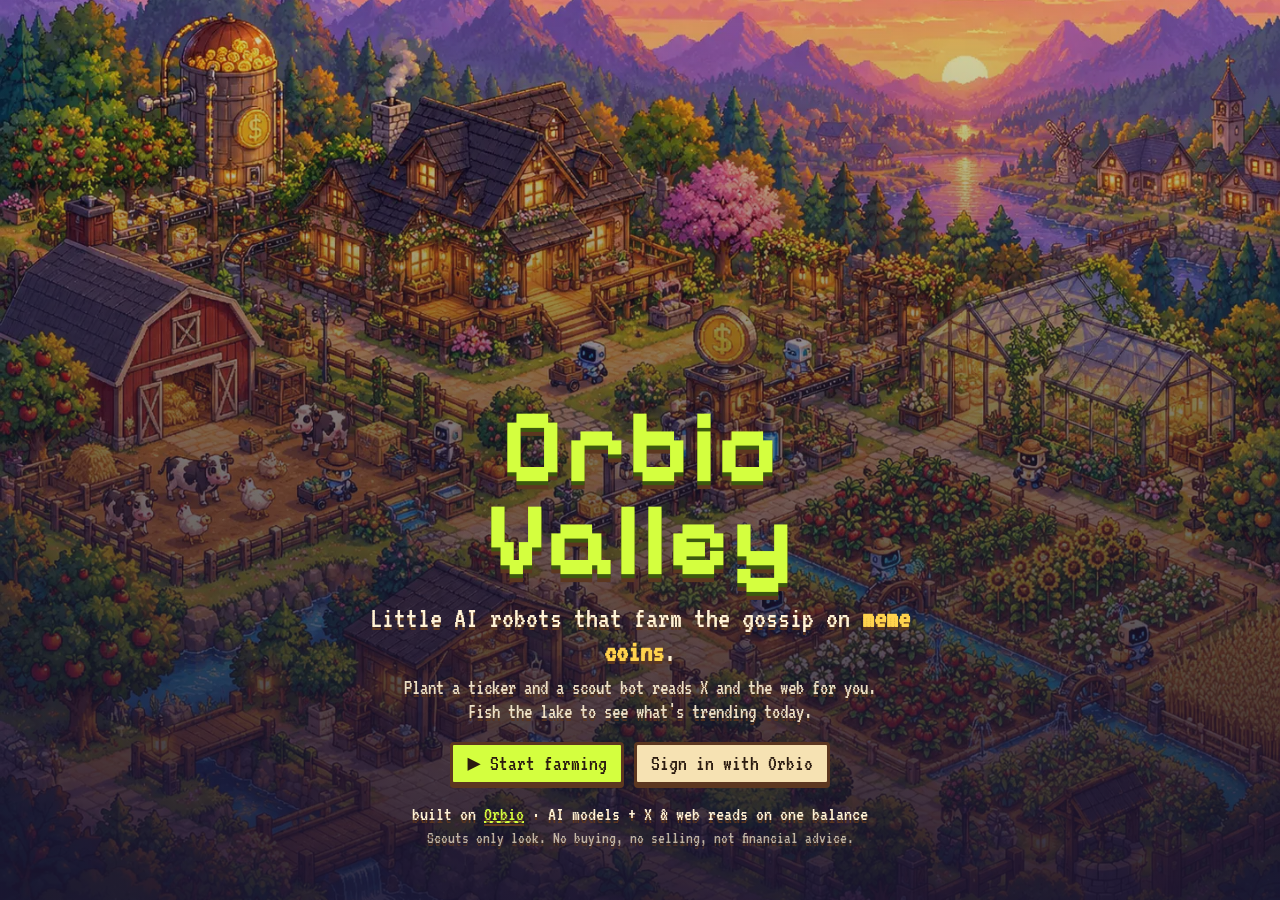
==== commit f91abcea: "Rebuild Orbio Valley in the style of the concept art A bigger map with a farmhouse, barn and animals" ====
--- a/index.html
+++ b/index.html
@@ -34,12 +34,18 @@
       <button class="abtn" id="aBtn" aria-label="Use">A</button>
     </div>
 
-    <div id="title" class="screen">
+    <div id="sleepCard" class="screen art-screen" hidden style="--art: url(assets/night-festival.webp)">
       <div class="title-card">
-        <canvas id="titleOrb" width="32" height="32" aria-hidden="true"></canvas>
+        <h1 id="sleepDay">Day 2</h1>
+        <p class="sub" id="sleepMsg"></p>
+      </div>
+    </div>
+
+    <div id="title" class="screen art-screen" style="--art: url(assets/farm-sunset.webp)">
+      <div class="title-card">
         <h1>Orbio<br>Valley</h1>
-        <p class="tag">Grow little AI scouts that sniff out <b>meme coins</b>.</p>
-        <p class="sub">Plant a ticker, wait for it to ripen, harvest the gossip.<br>Fish the pond to see what's trending today.</p>
+        <p class="tag">Little AI robots that farm the gossip on <b>meme coins</b>.</p>
+        <p class="sub">Plant a ticker and a scout bot reads X and the web for you.<br>Fish the lake to see what's trending today.</p>
         <div class="title-actions">
           <button class="btn primary" id="playBtn">▶ Start farming</button>
           <button class="btn" id="titleSignIn">Sign in with Orbio</button>
--- a/style.css
+++ b/style.css
@@ -112,7 +112,7 @@
 .empty { opacity: .7; padding: 10px 0; }
 
 /* Title screen */
-.screen { position: absolute; inset: 0; display: grid; place-items: center; background: rgba(27, 21, 48, .78); padding: 16px; overflow-y: auto; }
+.screen { position: absolute; inset: 0; display: grid; place-items: center; padding: 16px; overflow-y: auto; }
 .title-card {
   text-align: center; color: var(--cream); max-width: 560px;
   text-shadow: 0 3px 0 var(--wood-dark);
@@ -122,8 +122,14 @@
   text-shadow: 0 4px 0 #3c5a0e, 0 8px 0 var(--wood-dark);
   letter-spacing: 1px;
 }
-#titleOrb { width: 96px; height: 96px; image-rendering: pixelated; animation: bob 2.6s ease-in-out infinite; }
-@keyframes bob { 50% { transform: translateY(-8px); } }
+.art-screen {
+  background: linear-gradient(180deg, rgba(27,21,48,.15) 0%, rgba(27,21,48,.55) 45%, rgba(27,21,48,.9) 100%), var(--art) center / cover no-repeat, var(--night);
+}
+.art-screen .title-card { align-self: end; padding-bottom: 4vh; }
+#sleepCard { z-index: 5; transition: opacity .8s; }
+#sleepCard.fade { opacity: 0; }
+#sleepCard .title-card { align-self: center; }
+#dialog .banner { display: block; width: calc(100% + 40px); margin: -16px -20px 12px; height: 110px; object-fit: cover; border-bottom: 4px solid var(--wood-dark); border-radius: 2px 2px 0 0; }
 .title-card .tag { font-size: 30px; margin: 0 0 6px; }
 .title-card .tag b { color: var(--gold); }
 .title-card .sub { font-size: 21px; opacity: .9; margin: 0 0 18px; }
@@ -154,4 +160,4 @@
   #stage { place-items: start center; padding-top: 104px; }
 }
 
-@media (prefers-reduced-motion: reduce) { #titleOrb { animation: none; } }
+@media (prefers-reduced-motion: reduce) { #sleepCard { transition: none; } }
